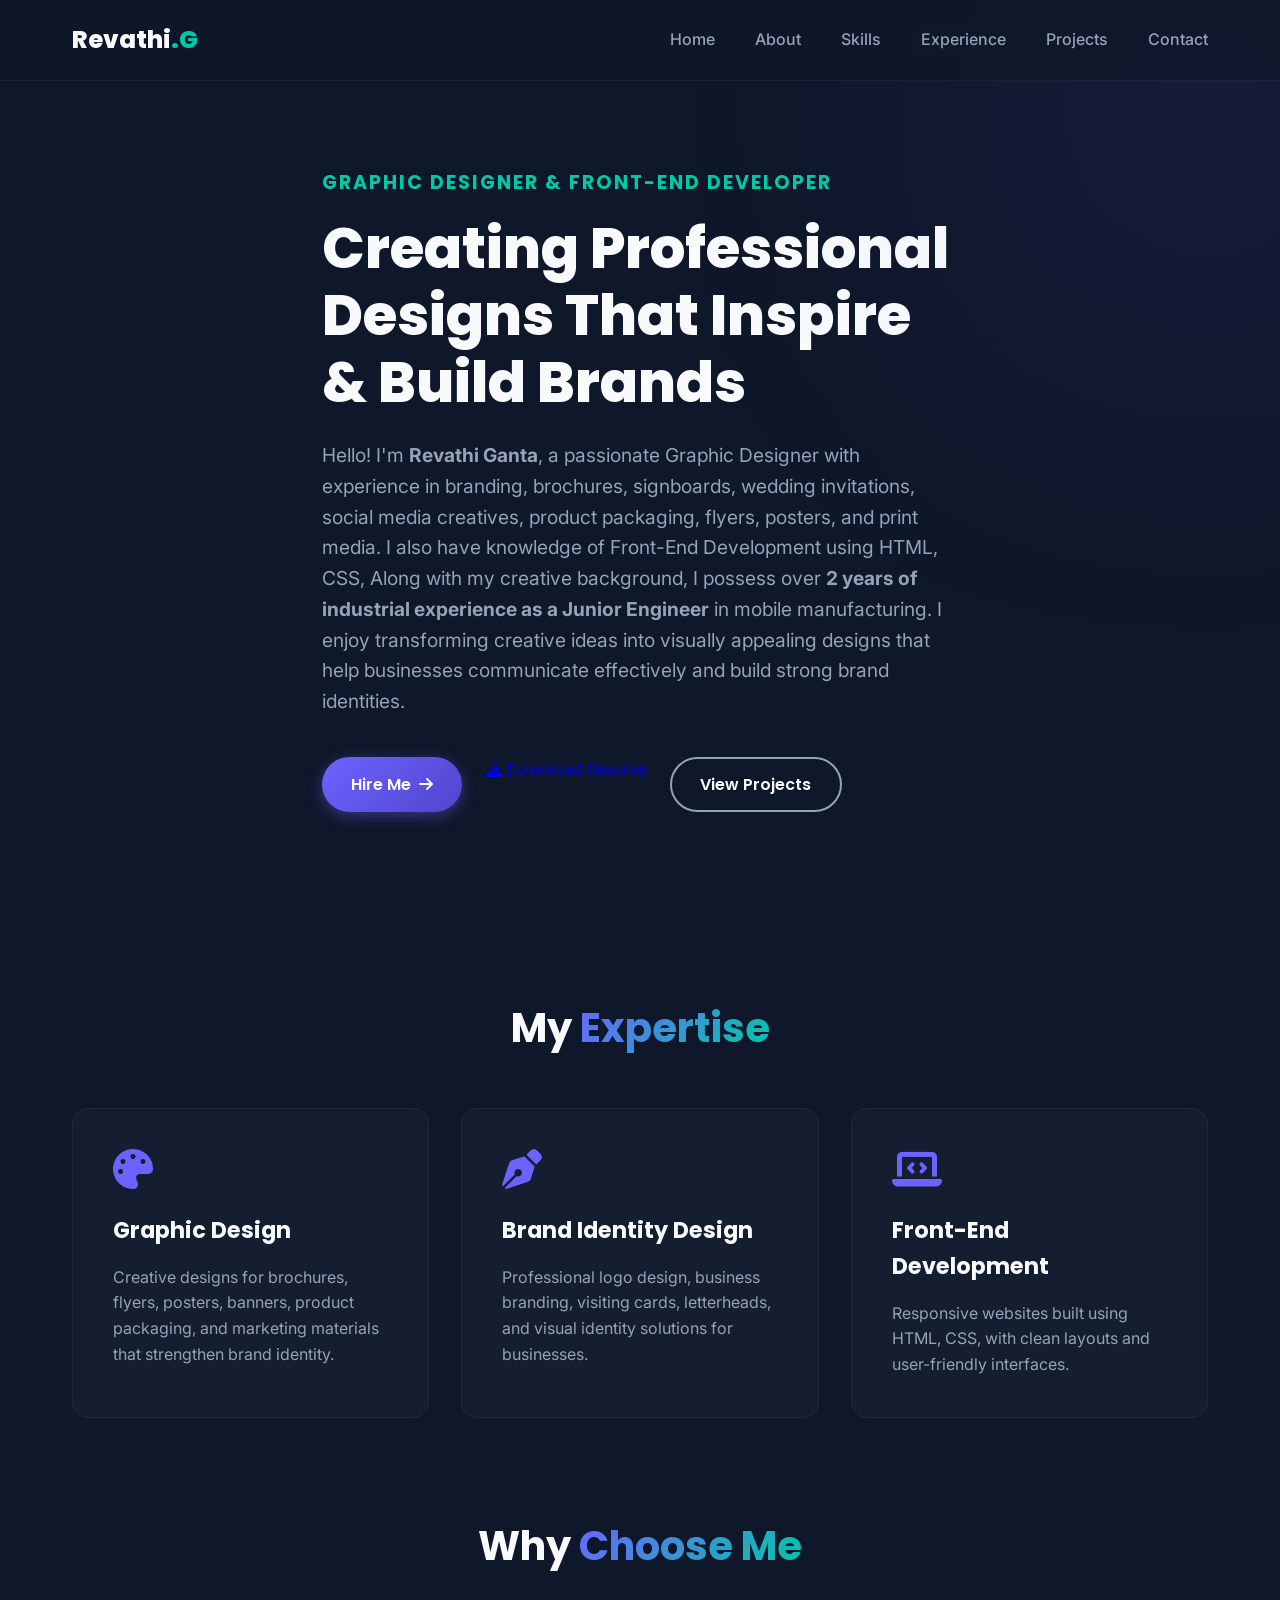
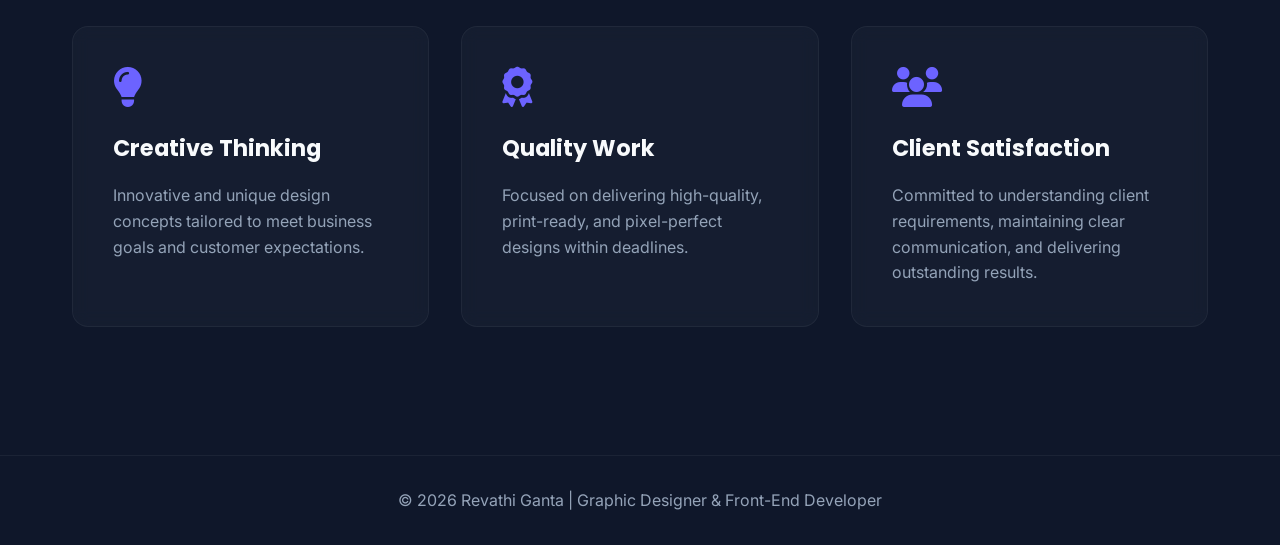
==== index.html @ 45071a68 "Add files via upload" ====
<!DOCTYPE html>
<html lang="en">
<head>
    <meta charset="UTF-8">
    <meta name="viewport" content="width=device-width, initial-scale=1.0">
    <meta name="description" content="Portfolio of Revathi Ganta, Creative Graphic Designer and Front-End Developer from Andhra Pradesh, India.">
    <title>Revathi Ganta | Graphic Designer Portfolio</title>

    <link rel="stylesheet" href="style.css">

    <link rel="stylesheet"
    href="https://cdnjs.cloudflare.com/ajax/libs/font-awesome/6.4.0/css/all.min.css">

</head>

<body>

<nav class="navbar">
    <div class="container">
        <a href="index.html" class="logo">Revathi<span>.G</span></a>

        <ul class="nav-links">
            <li><a href="index.html">Home</a></li>
            <li><a href="about.html">About</a></li>
            <li><a href="skills.html">Skills</a></li>
            <li><a href="experience.html">Experience</a></li>
            <li><a href="projects.html">Projects</a></li>
            <li><a href="contact.html">Contact</a></li>
        </ul>

        <div class="menu-toggle" id="mobile-menu">
            <span></span>
            <span></span>
            <span></span>
        </div>
    </div>
</nav>

<!-- HERO -->

<section class="hero">

    <div class="container hero-content">

        <h3>GRAPHIC DESIGNER & FRONT-END DEVELOPER</h3>

        <h1>Creating Professional Designs That Inspire & Build Brands</h1>

        <p>

            Hello! I'm <strong>Revathi Ganta</strong>, a passionate Graphic Designer with experience in
            branding, brochures, signboards, wedding invitations, social media creatives,
            product packaging, flyers, posters, and print media.

            I also have knowledge of Front-End Development using HTML, CSS,
            Along with my creative background, I possess over <strong>2 years of industrial
            experience as a Junior Engineer</strong> in mobile manufacturing.

            I enjoy transforming creative ideas into visually appealing designs that help
            businesses communicate effectively and build strong brand identities.

        </p>

        <div class="hero-btns">

            <a href="contact.html" class="btn btn-primary">
                Hire Me
                <i class="fas fa-arrow-right"></i>
            </a>

           <a href="Resume/Revathi_Resume.pdf"btn btn-secondary" download>
    <i class="fas fa-download"></i>
    Download Resume
</a>

            <a href="projects.html" class="btn btn-secondary">
                View Projects
            </a>

        </div>

    </div>

</section>

<!-- EXPERTISE -->

<section class="container">

<h2 class="section-title">
My <span>Expertise</span>
</h2>

<div class="grid-3">

<div class="card">

<i class="fas fa-palette"></i>

<h3>Graphic Design</h3>

<p>
Creative designs for brochures, flyers, posters,
banners, product packaging, and marketing materials
that strengthen brand identity.
</p>

</div>

<div class="card">

<i class="fas fa-pen-nib"></i>

<h3>Brand Identity Design</h3>

<p>
Professional logo design, business branding,
visiting cards, letterheads, and visual identity
solutions for businesses.
</p>

</div>

<div class="card">

<i class="fas fa-laptop-code"></i>

<h3>Front-End Development</h3>

<p>
Responsive websites built using HTML, CSS,
with clean layouts and
user-friendly interfaces.
</p>

</div>

</div>

</section>

<!-- WHY CHOOSE ME -->

<section class="container">

<h2 class="section-title">

Why <span>Choose Me</span>

</h2>

<div class="grid-3">

<div class="card">

<i class="fas fa-lightbulb"></i>

<h3>Creative Thinking</h3>

<p>
Innovative and unique design concepts tailored
to meet business goals and customer expectations.
</p>

</div>

<div class="card">

<i class="fas fa-award"></i>

<h3>Quality Work</h3>

<p>
Focused on delivering high-quality,
print-ready, and pixel-perfect designs
within deadlines.
</p>

</div>

<div class="card">

<i class="fas fa-users"></i>

<h3>Client Satisfaction</h3>

<p>
Committed to understanding client requirements,
maintaining clear communication,
and delivering outstanding results.
</p>

</div>

</div>

</section>

<footer>

<p>

© 2026 Revathi Ganta |
Graphic Designer & Front-End Developer

</p>

</footer>

<div class="scroll-top" id="scrollTopBtn">

<i class="fas fa-arrow-up"></i>

</div>

<script src="js/script.js"></script>

</body>
</html>
---- style.css ----
/* ==========================================================================
   GLOBAL VARIABLES & RESET
   ========================================================================== */
@import url('https://fonts.googleapis.com/css2?family=Inter:wght@300;400;500;600&family=Poppins:wght@400;600;700;800&display=swap');

:root {
    --primary: #6C63FF;
    --secondary: #00C9A7;
    --bg-main: #0F172A;
    --bg-card: #1E293B;
    --text-main: #F8FAFC;
    --text-muted: #94A3B8;
    --glass-border: rgba(255, 255, 255, 0.05);
    --font-heading: 'Poppins', sans-serif;
    --font-body: 'Inter', sans-serif;
    --transition: all 0.4s cubic-bezier(0.4, 0, 0.2, 1);
}

* {
    margin: 0;
    padding: 0;
    box-sizing: border-box;
    text-decoration: none;
    list-style: none;
    border: none;
    outline: none;
}

html {
    scroll-behavior: smooth;
    font-size: 16px;
    overflow-x: hidden;
}

body {
    background-color: var(--bg-main);
    color: var(--text-main);
    font-family: var(--font-body);
    line-height: 1.6;
}

/* ==========================================================================
   REUSABLE COMPONENTS
   ========================================================================== */
.container {
    max-width: 1200px;
    margin: 0 auto;
    padding: 0 2rem;
}

.btn {
    display: inline-flex;
    align-items: center;
    gap: 0.5rem;
    padding: 0.8rem 1.8rem;
    border-radius: 50px;
    font-family: var(--font-heading);
    font-weight: 600;
    cursor: pointer;
    transition: var(--transition);
}

.btn-primary {
    background: linear-gradient(135deg, var(--primary), #5145CD);
    color: var(--text-main);
    box-shadow: 0 4px 15px rgba(108, 99, 255, 0.4);
}

.btn-primary:hover {
    transform: translateY(-3px);
    box-shadow: 0 8px 25px rgba(108, 99, 255, 0.6);
}

.btn-secondary {
    background: transparent;
    color: var(--text-main);
    border: 2px solid var(--text-muted);
}

.btn-secondary:hover {
    border-color: var(--secondary);
    color: var(--secondary);
    transform: translateY(-3px);
}

.section-title {
    font-family: var(--font-heading);
    font-size: 2.5rem;
    font-weight: 700;
    text-align: center;
    margin-bottom: 3rem;
    margin-top: 6rem;
}

.section-title span {
    background: linear-gradient(135deg, var(--primary), var(--secondary));
    -webkit-background-clip: text;
    -webkit-text-fill-color: transparent;
}

/* ==========================================================================
   NAVIGATION BAR
   ========================================================================== */
.navbar {
    position: fixed;
    top: 0;
    left: 0;
    width: 100%;
    z-index: 1000;
    background: rgba(15, 23, 42, 0.8);
    backdrop-filter: blur(12px);
    border-bottom: 1px solid var(--glass-border);
    transition: var(--transition);
}

.navbar .container {
    display: flex;
    justify-content: space-between;
    align-items: center;
    height: 80px;
}

.logo {
    font-family: var(--font-heading);
    font-size: 1.5rem;
    font-weight: 800;
    color: var(--text-main);
}

.logo span {
    color: var(--secondary);
}
.nav-links {
    display: flex;
    gap: 2.5rem;
}

.nav-links a {
    color: var(--text-muted);
    font-weight: 500;
    transition: var(--transition);
    position: relative;
    padding: 0.5rem 0;
}

.nav-links a:hover,
.nav-links a.active {
    color: var(--text-main);
}

.nav-links a::after {
    content: '';
    position: absolute;
    bottom: 0;
    left: 0;
    width: 0;
    height: 2px;
    background: linear-gradient(90deg, var(--primary), var(--secondary));
    transition: var(--transition);
}

.nav-links a:hover::after,
.nav-links a.active::after {
    width: 100%;
}

.menu-toggle {
    display: none;
    flex-direction: column;
    gap: 6px;
    cursor: pointer;
}

.menu-toggle span {
    width: 30px;
    height: 3px;
    background-color: var(--text-main);
    border-radius: 2px;
    transition: var(--transition);
}

/* ==========================================================================
   INDEX / HERO / FEATURES
   ========================================================================== */
.hero {
    min-height: 100vh;
    display: flex;
    align-items: center;
    padding-top: 80px;
    position: relative;
    overflow: hidden;
}

.hero::before {
    content: '';
    position: absolute;
    top: -10%;
    right: -10%;
    width: 400px;
    height: 400px;
    background: rgba(108, 99, 255, 0.15);
    filter: blur(150px);
    border-radius: 50%;
}

.hero-content {
    max-width: 700px;
}

.hero-content h3 {
    color: var(--secondary);
    font-family: var(--font-heading);
    font-size: 1.2rem;
    letter-spacing: 2px;
    margin-bottom: 1rem;
}

.hero-content h1 {
    font-family: var(--font-heading);
    font-size: 3.5rem;
    font-weight: 800;
    line-height: 1.2;
    margin-bottom: 1.5rem;
}

.hero-content p {
    color: var(--text-muted);
    font-size: 1.2rem;
    margin-bottom: 2.5rem;
}

.hero-btns {
    display: flex;
    gap: 1.5rem;
    flex-wrap: wrap;
}

.grid-3 {
    display: grid;
    grid-template-columns: repeat(auto-fit, minmax(300px, 1fr));
    gap: 2rem;
    margin-bottom: 5rem;
}

.card {
    background: rgba(30, 41, 59, 0.4);
    border: 1px solid var(--glass-border);
    backdrop-filter: blur(8px);
    border-radius: 16px;
    padding: 2.5rem;
    transition: var(--transition);
}

.card:hover {
    transform: translateY(-10px);
    border-color: rgba(108, 99, 255, 0.3);
    box-shadow: 0 10px 30px rgba(0, 0, 0, 0.3);
}

.card i {
    font-size: 2.5rem;
    color: var(--primary);
    margin-bottom: 1.5rem;
}

.card h3 {
    font-family: var(--font-heading);
    font-size: 1.4rem;
    margin-bottom: 1rem;
}

.card p {
    color: var(--text-muted);
}

/* ==========================================================================
   ABOUT PAGE
   ========================================================================== */
.about-grid {
    display: grid;
    grid-template-columns: 1fr 1.2fr;
    gap: 4rem;
    align-items: center;
    margin-top: 4rem;
}

.about-img-wrapper {
    position: relative;
    border-radius: 24px;
    overflow: hidden;
    aspect-ratio: 4/5;
    background: var(--bg-card);
    border: 1px solid var(--glass-border);
    display: flex;
    justify-content: center;
    align-items: center;
}

.about-img-placeholder {
    text-align: center;
    color: var(--text-muted);
}

.about-img-placeholder i {
    font-size: 4rem;
    margin-bottom: 1rem;
    color: var(--primary);
}

.info-list {
    display: grid;
    grid-template-columns: repeat(auto-fit, minmax(200px, 1fr));
    gap: 1.5rem;
    margin-top: 2rem;
}

.info-item h4 {
    color: var(--text-muted);
    font-size: 0.9rem;
    text-transform: uppercase;
}

.info-item p {
    font-weight: 600;
}

/* ==========================================================================
   SKILLS PAGE
   ========================================================================== */
.skills-container {
    display: grid;
    grid-template-columns: 1.2fr 1fr;
    gap: 4rem;
}

.skill-bar-wrapper {
    margin-bottom: 1.8rem;
}

.skill-info {
    display: flex;
    justify-content: space-between;
    margin-bottom: 0.5rem;
    font-weight: 500;
}

.progress-line {
    height: 8px;
    width: 100%;
    background: var(--bg-card);
    border-radius: 10px;
    position: relative;
    overflow: hidden;
}

.progress-line span {
    height: 100%;
    background: linear-gradient(90deg, var(--primary), var(--secondary));
    position: absolute;
    left: 0;
    top: 0;
    border-radius: 10px;
    width: 0;
    transition: width 1.5s cubic-bezier(0.1, 1, 0.1, 1);
}

.tags-container {
    display: flex;
    flex-wrap: wrap;
    gap: 1rem;
}

.tag {
    background: var(--bg-card);
    border: 1px solid var(--glass-border);
    padding: 0.6rem 1.2rem;
    border-radius: 50px;
    font-weight: 500;
    transition: var(--transition);
}

.tag:hover {
    border-color: var(--secondary);
    color: var(--secondary);
}

/* ==========================================================================
   EXPERIENCE PAGE
   ========================================================================== */
.timeline {
    position: relative;
    max-width: 800px;
    margin: 4rem auto;
}

.timeline::before {
    content: '';
    position: absolute;
    left: 50%;
    width: 2px;
    height: 100%;
    background: var(--glass-border);
    transform: translateX(-50%);
}

.timeline-item {
    padding: 2rem 3rem;
    position: relative;
    width: 50%;
}

.timeline-item:nth-child(odd) {
    left: 0;
    text-align: right;
}

.timeline-item:nth-child(even) {
    left: 50%;
}

.timeline-dot {
    position: absolute;
    right: -10px;
    top: 2.5rem;
    width: 20px;
    height: 20px;
    background: var(--secondary);
    border-radius: 50%;
    box-shadow: 0 0 10px var(--secondary);
    z-index: 5;
}

.timeline-item:nth-child(even) .timeline-dot {
    left: -10px;
}

/* ==========================================================================
   PROJECTS PAGE (GALLERY & FILTER)
   ========================================================================== */
.filter-tabs {
    display: flex;
    justify-content: center;
    gap: 1rem;
    margin-bottom: 3rem;
    flex-wrap: wrap;
}

.filter-btn {
    background: var(--bg-card);
    color: var(--text-muted);
    padding: 0.6rem 1.5rem;
    border-radius: 50px;
    cursor: pointer;
    font-weight: 500;
    transition: var(--transition);
    border: 1px solid var(--glass-border);
}

.filter-btn.active, .filter-btn:hover {
    background: var(--primary);
    color: var(--text-main);
    box-shadow: 0 4px 15px rgba(108, 99, 255, 0.3);
}

.gallery-grid {
    display: grid;
    grid-template-columns: repeat(auto-fit, minmax(320px, 1fr));
    gap: 2rem;
}

.project-card {
    background: var(--bg-card);
    border-radius: 16px;
    overflow: hidden;
    border: 1px solid var(--glass-border);
    transition: var(--transition);
    display: none;
}

.project-card.show {
    display: block;
    animation: fadeIn 0.5s ease;
}

.project-img-placeholder {
    height: 220px;
    background: linear-gradient(135deg, #2A3B56, #1E293B);
    display: flex;
    flex-direction: column;
    justify-content: center;
    align-items: center;
    color: var(--text-muted);
    position: relative;
}

.project-img-placeholder i {
    font-size: 3rem;
    margin-bottom: 0.5rem;
}

.project-info {
    padding: 1.5rem;
}

.project-tools {
    font-size: 0.85rem;
    color: var(--secondary);
    margin-bottom: 0.5rem;
    font-weight: 600;
}

/* Lightbox Modal */
.lightbox {
    position: fixed;
    top: 0; left: 0; width: 100%; height: 100%;
    background: rgba(15, 23, 42, 0.95);
    z-index: 2000;
    display: none;
    justify-content: center;
    align-items: center;
    flex-direction: column;
}

.lightbox-content {
    max-width: 80%;
    max-height: 70%;
    background: var(--bg-card);
    padding: 2rem;
    border-radius: 16px;
    text-align: center;
}

.lightbox-close {
    position: absolute;
    top: 30px; right: 40px;
    font-size: 2.5rem; color: #fff; cursor: pointer;
}

/* ==========================================================================
   CONTACT PAGE
   ========================================================================== */
.contact-grid {
    display: grid;
    grid-template-columns: 1fr 1.5fr;
    gap: 4rem;
}

.contact-details {
    display: flex;
    flex-direction: column;
    gap: 2rem;
}

.contact-method {
    display: flex;
    align-items: center;
    gap: 1.5rem;
}

.contact-method i {
    font-size: 1.8rem;
    color: var(--secondary);
    background: var(--bg-card);
    padding: 1rem;
    border-radius: 12px;
}

.contact-form {
    display: flex;
    flex-direction: column;
    gap: 1.5rem;
}

.form-group input, .form-group textarea {
    width: 100%;
    padding: 1rem 1.5rem;
    background: var(--bg-card);
    border: 1px solid var(--glass-border);
    border-radius: 10px;
    color: var(--text-main);
    font-family: var(--font-body);
}

.form-group input:focus, .form-group textarea:focus {
    border-color: var(--primary);
}

.social-links {
    display: flex;
    gap: 1.5rem;
    margin-top: 2rem;
}

.social-links a {
    color: var(--text-muted);
    font-size: 1.5rem;
    transition: var(--transition);
}

.social-links a:hover {
    color: var(--primary);
    transform: scale(1.2);
}

/* ==========================================================================
   FOOTER & BACK TO TOP
   ========================================================================== */
footer {
    border-top: 1px solid var(--glass-border);
    padding: 2rem 0;
    text-align: center;
    color: var(--text-muted);
    margin-top: 8rem;
}

.scroll-top {
    position: fixed;
    bottom: 30px; right: 30px;
    background: var(--primary);
    color: #fff; width: 45px; height: 45px;
    border-radius: 50%; display: none;
    justify-content: center; align-items: center;
    cursor: pointer; z-index: 999;
}

/* ==========================================================================
   ANIMATIONS & MEDIA QUERIES
   ========================================================================== */
@keyframes fadeIn {
    from { opacity: 0; transform: translateY(10px); }
    to { opacity: 1; transform: translateY(0); }
}

@media (max-width: 992px) {
    .about-grid, .skills-container, .contact-grid { grid-template-columns: 1fr; gap: 3rem; }
    .timeline::before { left: 40px; }
    .timeline-item { width: 100%; left: 0 !important; text-align: left !important; padding-left: 5rem; }
    .timeline-dot { left: 30px !important; }
}

@media (max-width: 768px) {
    .nav-links {
        position: fixed; top: 80px; left: -100%; width: 100%; height: calc(100vh - 80px);
        background: var(--bg-main); flex-direction: column; align-items: center;
        padding-top: 3rem; transition: var(--transition);
    }
    .nav-links.active { left: 0; }
    .menu-toggle { display: flex; }
    .menu-toggle.active span:nth-child(1) { transform: rotate(45deg) translate(6px, 6px); }
    .menu-toggle.active span:nth-child(2) { opacity: 0; }
    .menu-toggle.active span:nth-child(3) { transform: rotate(-45deg) translate(6px, -6px); }
    .hero-content h1 { font-size: 2.5rem; }
}
/* మొబైల్ స్క్రీన్ కోసం ఈ కోడ్ తప్పనిసరి */
@media (max-width: 768px) {
    .menu-toggle {
        display: flex; /* మొబైల్‌లో 3 గీతలు కనిపిస్తాయి */
    }

    .nav-links {
        position: fixed;
        top: 80px;
        left: -100%; /* మెనూ మొదట స్క్రీన్ బయట దాగి ఉంటుంది */
        width: 100%;
        height: calc(100vh - 80px);
        background-color: #0F172A; /* మీ థీమ్ కలర్ */
        flex-direction: column;
        align-items: center;
        padding-top: 2rem;
        transition: 0.4s ease;
        z-index: 1000;
    }

    /* JavaScript క్లిక్ చేసినప్పుడు ఈ 'active' క్లాస్ మెనూని ముందుకు తెస్తుంది */
    .nav-links.active {
        left: 0;
    }
}
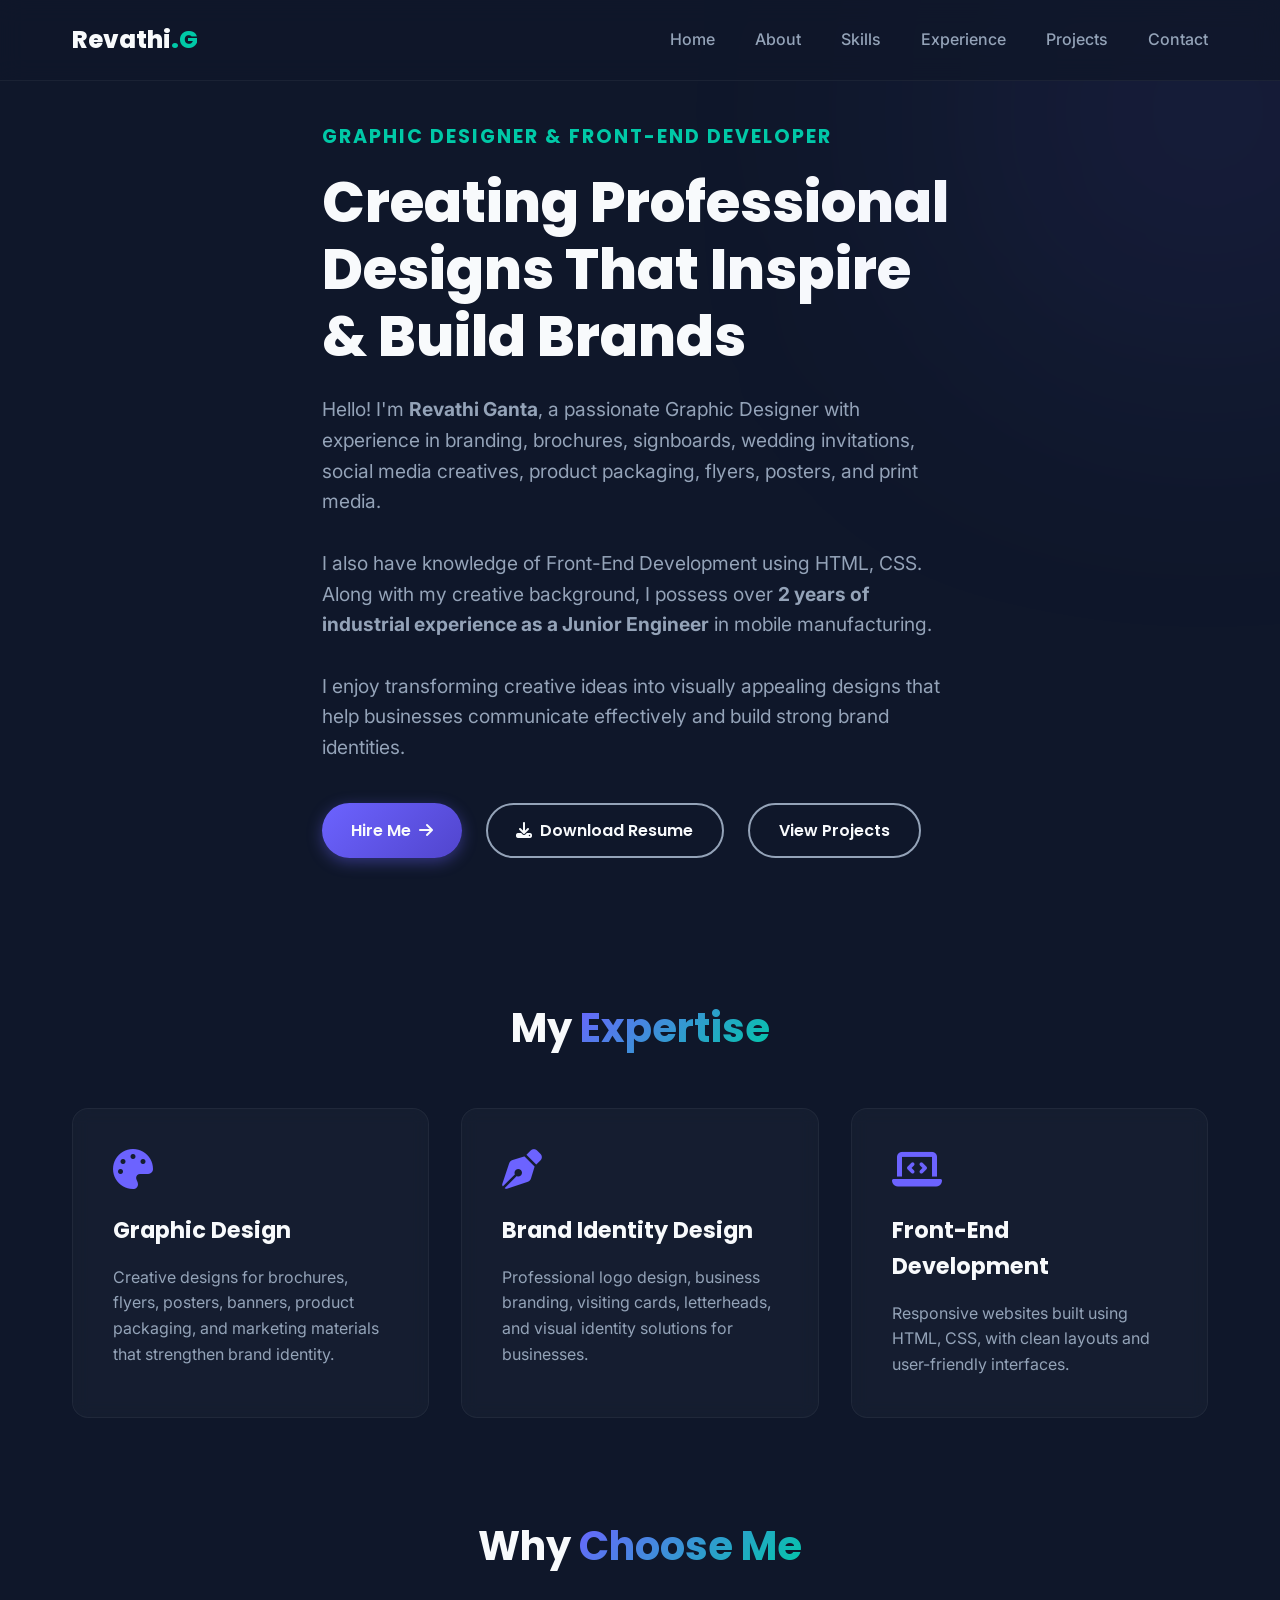
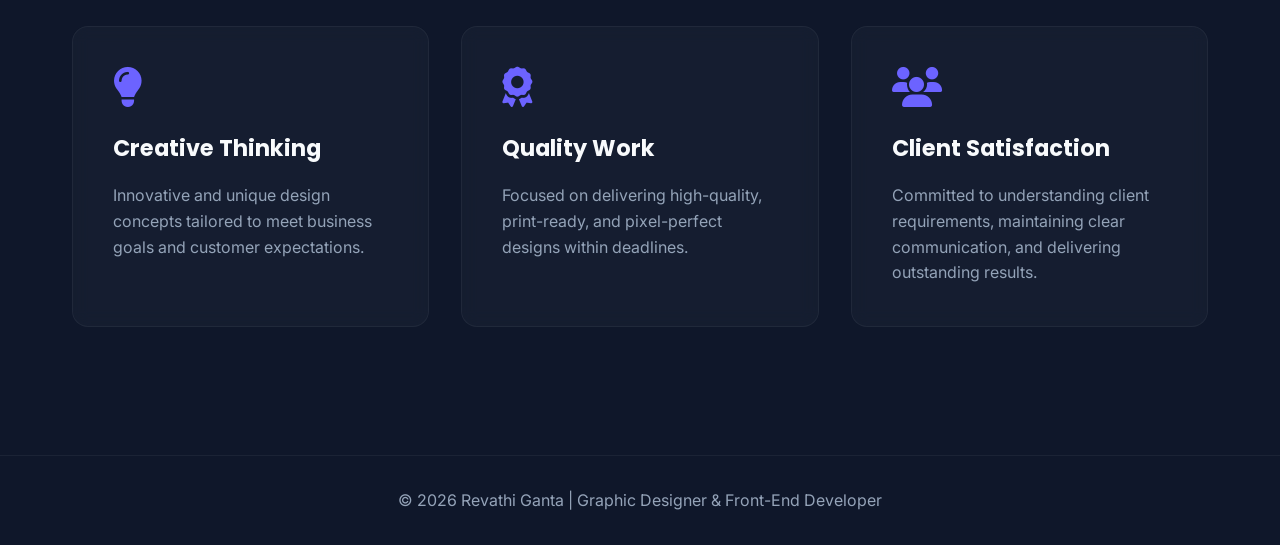
==== commit 5a3566fb: "Add files via upload" ====
--- a/index.html
+++ b/index.html
@@ -5,14 +5,9 @@
     <meta name="viewport" content="width=device-width, initial-scale=1.0">
     <meta name="description" content="Portfolio of Revathi Ganta, Creative Graphic Designer and Front-End Developer from Andhra Pradesh, India.">
     <title>Revathi Ganta | Graphic Designer Portfolio</title>
-
     <link rel="stylesheet" href="style.css">
-
-    <link rel="stylesheet"
-    href="https://cdnjs.cloudflare.com/ajax/libs/font-awesome/6.4.0/css/all.min.css">
-
+    <link rel="stylesheet" href="https://cdnjs.cloudflare.com/ajax/libs/font-awesome/6.4.0/css/all.min.css">
 </head>
-
 <body>
 
 <nav class="navbar">
@@ -36,183 +31,98 @@
     </div>
 </nav>
 
-<!-- HERO -->
-
+<!-- HERO SECTION -->
 <section class="hero">
-
     <div class="container hero-content">
-
         <h3>GRAPHIC DESIGNER & FRONT-END DEVELOPER</h3>
-
         <h1>Creating Professional Designs That Inspire & Build Brands</h1>
-
         <p>
-
             Hello! I'm <strong>Revathi Ganta</strong>, a passionate Graphic Designer with experience in
             branding, brochures, signboards, wedding invitations, social media creatives,
             product packaging, flyers, posters, and print media.
-
-            I also have knowledge of Front-End Development using HTML, CSS,
+            <br><br>
+            I also have knowledge of Front-End Development using HTML, CSS.
             Along with my creative background, I possess over <strong>2 years of industrial
             experience as a Junior Engineer</strong> in mobile manufacturing.
-
+            <br><br>
             I enjoy transforming creative ideas into visually appealing designs that help
             businesses communicate effectively and build strong brand identities.
-
         </p>
 
         <div class="hero-btns">
-
             <a href="contact.html" class="btn btn-primary">
-                Hire Me
-                <i class="fas fa-arrow-right"></i>
+                Hire Me <i class="fas fa-arrow-right"></i>
             </a>
 
-           <a href="Resume/Revathi_Resume.pdf"btn btn-secondary" download>
-    <i class="fas fa-download"></i>
-    Download Resume
-</a>
+            <!-- ఇక్కడ క్లాస్ సింటాక్స్ ఫిక్స్ చేసాము -->
+            <a href="Resume/Revathi_Resume.pdf" class="btn btn-secondary" download>
+                <i class="fas fa-download"></i> Download Resume
+            </a>
 
             <a href="projects.html" class="btn btn-secondary">
                 View Projects
             </a>
+        </div>
+    </div>
+</section>
 
+<!-- EXPERTISE SECTION -->
+<section class="container">
+    <h2 class="section-title">My <span>Expertise</span></h2>
+    <div class="grid-3">
+        <div class="card">
+            <i class="fas fa-palette"></i>
+            <h3>Graphic Design</h3>
+            <p>Creative designs for brochures, flyers, posters, banners, product packaging, and marketing materials that strengthen brand identity.</p>
         </div>
 
+        <div class="card">
+            <i class="fas fa-pen-nib"></i>
+            <h3>Brand Identity Design</h3>
+            <p>Professional logo design, business branding, visiting cards, letterheads, and visual identity solutions for businesses.</p>
+        </div>
+
+        <div class="card">
+            <i class="fas fa-laptop-code"></i>
+            <h3>Front-End Development</h3>
+            <p>Responsive websites built using HTML, CSS, with clean layouts and user-friendly interfaces.</p>
+        </div>
     </div>
-
 </section>
 
-<!-- EXPERTISE -->
+<!-- WHY CHOOSE ME SECTION -->
+<section class="container">
+    <h2 class="section-title">Why <span>Choose Me</span></h2>
+    <div class="grid-3">
+        <div class="card">
+            <i class="fas fa-lightbulb"></i>
+            <h3>Creative Thinking</h3>
+            <p>Innovative and unique design concepts tailored to meet business goals and customer expectations.</p>
+        </div>
 
-<section class="container">
+        <div class="card">
+            <i class="fas fa-award"></i>
+            <h3>Quality Work</h3>
+            <p>Focused on delivering high-quality, print-ready, and pixel-perfect designs within deadlines.</p>
+        </div>
 
-<h2 class="section-title">
-My <span>Expertise</span>
-</h2>
-
-<div class="grid-3">
-
-<div class="card">
-
-<i class="fas fa-palette"></i>
-
-<h3>Graphic Design</h3>
-
-<p>
-Creative designs for brochures, flyers, posters,
-banners, product packaging, and marketing materials
-that strengthen brand identity.
-</p>
-
-</div>
-
-<div class="card">
-
-<i class="fas fa-pen-nib"></i>
-
-<h3>Brand Identity Design</h3>
-
-<p>
-Professional logo design, business branding,
-visiting cards, letterheads, and visual identity
-solutions for businesses.
-</p>
-
-</div>
-
-<div class="card">
-
-<i class="fas fa-laptop-code"></i>
-
-<h3>Front-End Development</h3>
-
-<p>
-Responsive websites built using HTML, CSS,
-with clean layouts and
-user-friendly interfaces.
-</p>
-
-</div>
-
-</div>
-
-</section>
-
-<!-- WHY CHOOSE ME -->
-
-<section class="container">
-
-<h2 class="section-title">
-
-Why <span>Choose Me</span>
-
-</h2>
-
-<div class="grid-3">
-
-<div class="card">
-
-<i class="fas fa-lightbulb"></i>
-
-<h3>Creative Thinking</h3>
-
-<p>
-Innovative and unique design concepts tailored
-to meet business goals and customer expectations.
-</p>
-
-</div>
-
-<div class="card">
-
-<i class="fas fa-award"></i>
-
-<h3>Quality Work</h3>
-
-<p>
-Focused on delivering high-quality,
-print-ready, and pixel-perfect designs
-within deadlines.
-</p>
-
-</div>
-
-<div class="card">
-
-<i class="fas fa-users"></i>
-
-<h3>Client Satisfaction</h3>
-
-<p>
-Committed to understanding client requirements,
-maintaining clear communication,
-and delivering outstanding results.
-</p>
-
-</div>
-
-</div>
-
+        <div class="card">
+            <i class="fas fa-users"></i>
+            <h3>Client Satisfaction</h3>
+            <p>Committed to understanding client requirements, maintaining clear communication, and delivering outstanding results.</p>
+        </div>
+    </div>
 </section>
 
 <footer>
-
-<p>
-
-© 2026 Revathi Ganta |
-Graphic Designer & Front-End Developer
-
-</p>
-
+    <p>© 2026 Revathi Ganta | Graphic Designer & Front-End Developer</p>
 </footer>
 
 <div class="scroll-top" id="scrollTopBtn">
-
-<i class="fas fa-arrow-up"></i>
-
+    <i class="fas fa-arrow-up"></i>
 </div>
 
+<!-- జావాస్క్రిప్ట్ పాత్ కరెక్ట్ చేసాము -->
 <script src="js/script.js"></script>
 
 </body>
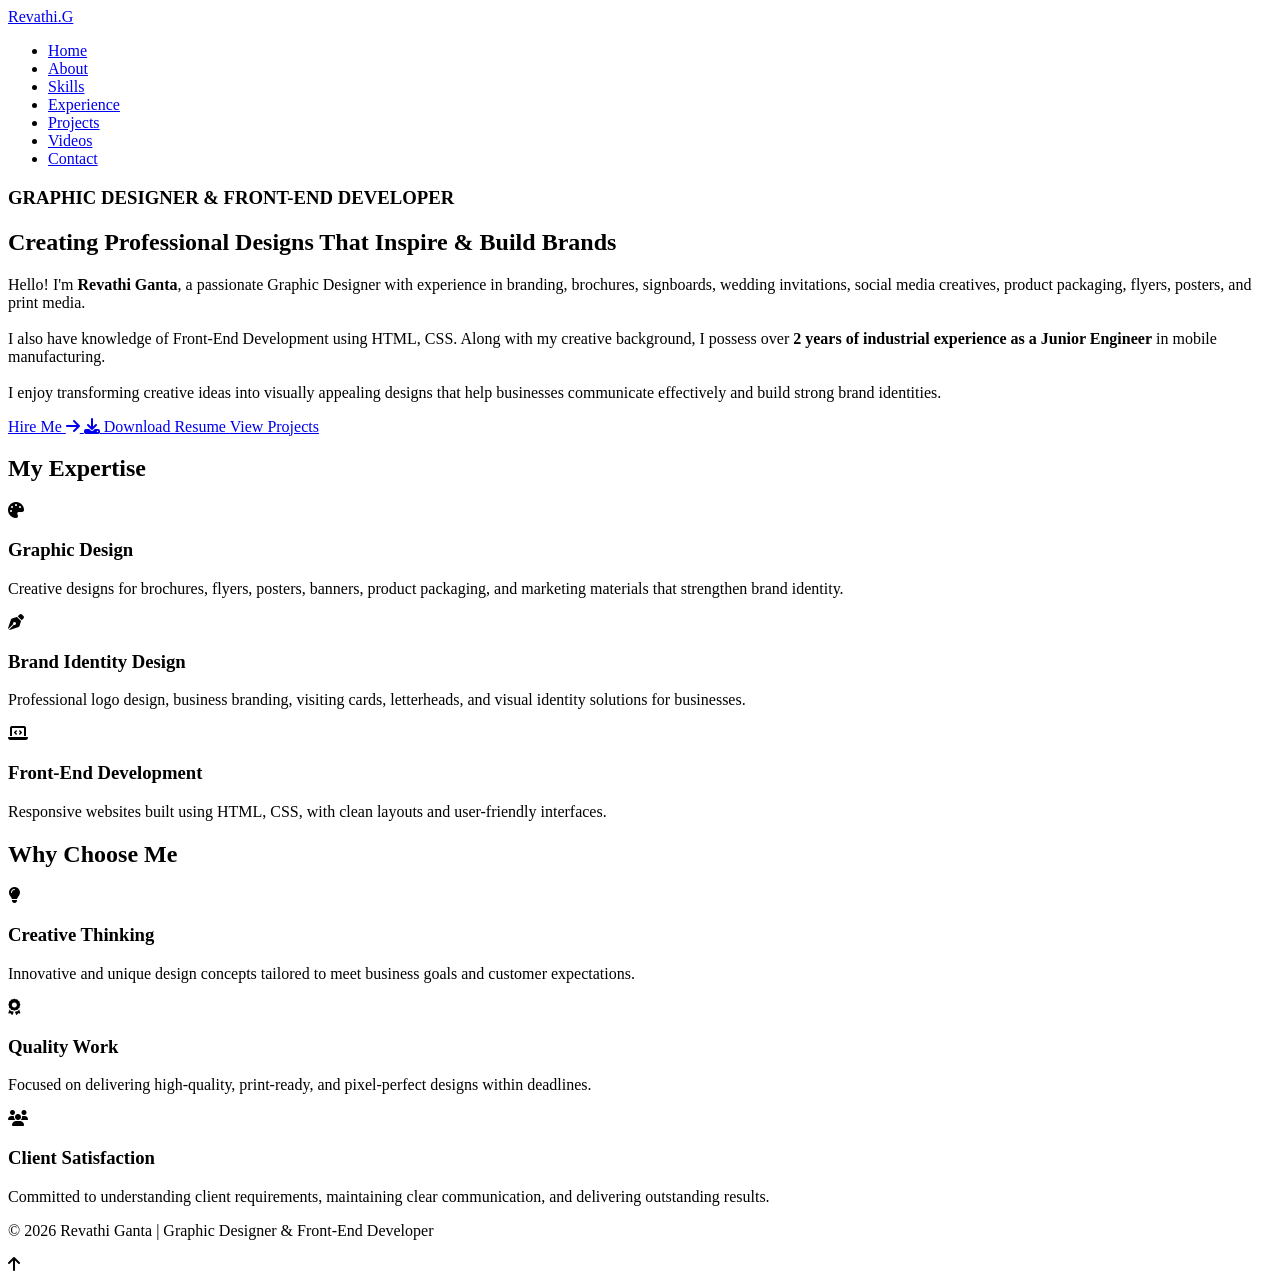
==== commit 3e4cf6cf: "Add files via upload" ====
--- a/index.html
+++ b/index.html
@@ -15,13 +15,17 @@
         <a href="index.html" class="logo">Revathi<span>.G</span></a>
 
         <ul class="nav-links">
-            <li><a href="index.html">Home</a></li>
-            <li><a href="about.html">About</a></li>
-            <li><a href="skills.html">Skills</a></li>
-            <li><a href="experience.html">Experience</a></li>
-            <li><a href="projects.html">Projects</a></li>
-            <li><a href="contact.html">Contact</a></li>
-        </ul>
+    <li><a href="index.html">Home</a></li>
+    <li><a href="about.html">About</a></li>
+    <li><a href="skills.html">Skills</a></li>
+    <li><a href="experience.html">Experience</a></li>
+    <li><a href="projects.html">Projects</a></li>
+
+    <!-- కొత్తది -->
+    <li><a href="videos.html">Videos</a></li>
+
+    <li><a href="contact.html">Contact</a></li>
+</ul>
 
         <div class="menu-toggle" id="mobile-menu">
             <span></span>
@@ -123,7 +127,6 @@
 </div>
 
 <!-- జావాస్క్రిప్ట్ పాత్ కరెక్ట్ చేసాము -->
-<script src="js/script.js"></script>
-
+<script src="./script.js"></script>
 </body>
 </html>
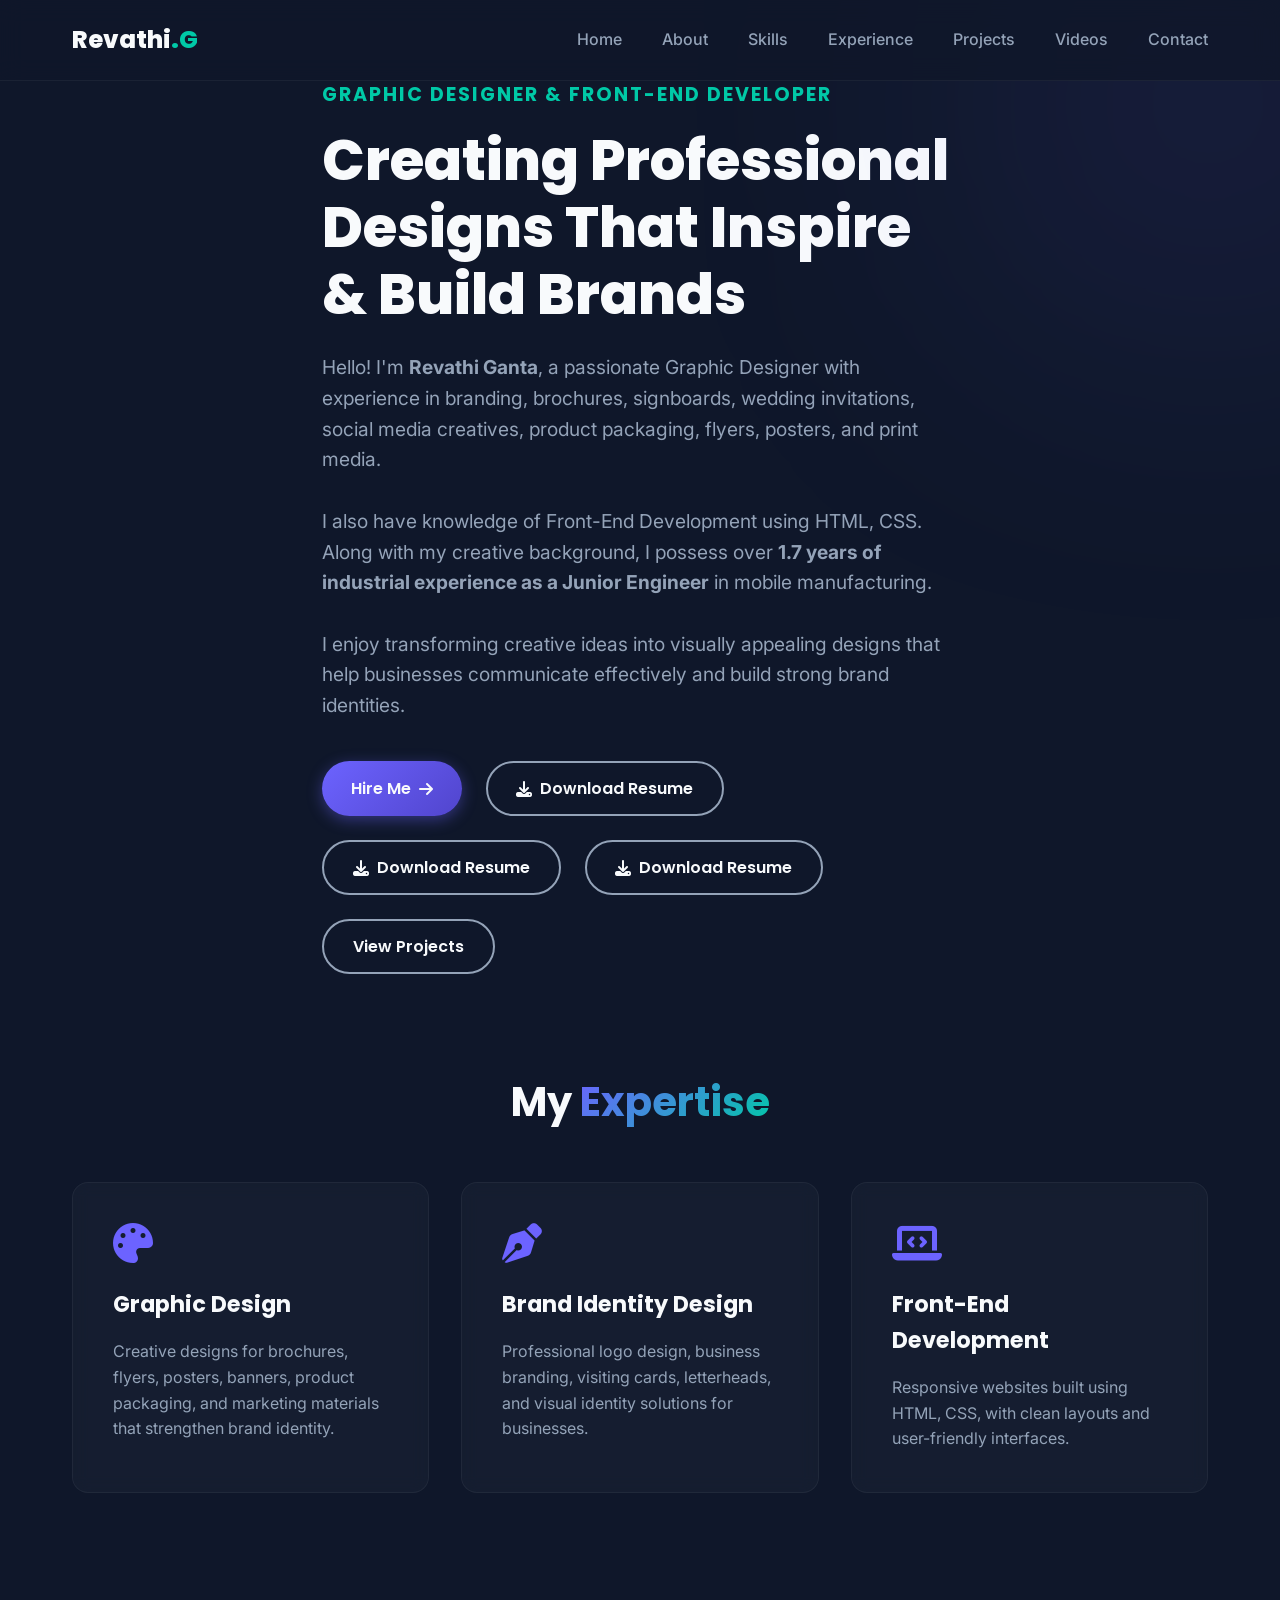
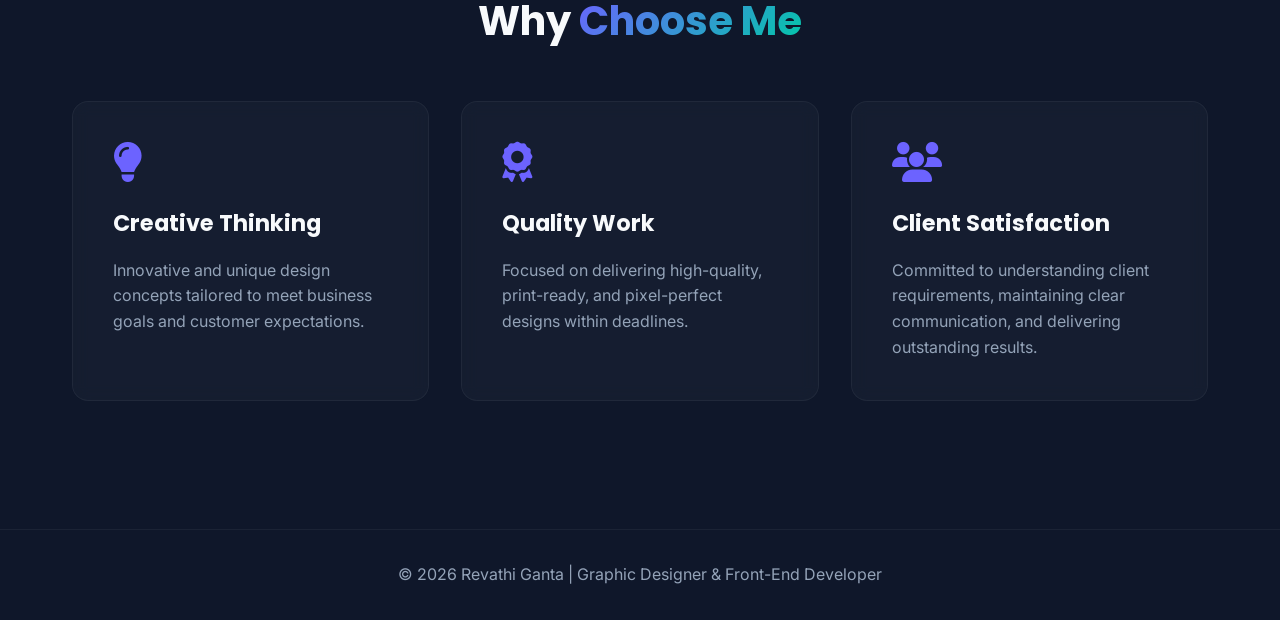
==== commit e0fb0e7d: "Add files via upload" ====
--- a/index.html
+++ b/index.html
@@ -46,7 +46,7 @@
             product packaging, flyers, posters, and print media.
             <br><br>
             I also have knowledge of Front-End Development using HTML, CSS.
-            Along with my creative background, I possess over <strong>2 years of industrial
+            Along with my creative background, I possess over <strong>1.7 years of industrial
             experience as a Junior Engineer</strong> in mobile manufacturing.
             <br><br>
             I enjoy transforming creative ideas into visually appealing designs that help
@@ -60,6 +60,12 @@
 
             <!-- ఇక్కడ క్లాస్ సింటాక్స్ ఫిక్స్ చేసాము -->
             <a href="Resume/Revathi_Resume.pdf" class="btn btn-secondary" download>
+                <i class="fas fa-download"></i> Download Resume
+            </a>
+            <a href="Resume/Revathi_Resume2.pdf" class="btn btn-secondary" download>
+                <i class="fas fa-download"></i> Download Resume
+            </a>
+            <a href="Resume/Revathi_Resume3.pdf" class="btn btn-secondary" download>
                 <i class="fas fa-download"></i> Download Resume
             </a>
 
--- a/style.css
+++ b/style.css
@@ -0,0 +1,835 @@
+/* ==========================================================================
+   GLOBAL VARIABLES & RESET
+   ========================================================================== */
+@import url('https://fonts.googleapis.com/css2?family=Inter:wght@300;400;500;600&family=Poppins:wght@400;600;700;800&display=swap');
+
+/* ఐకాన్స్ పర్‌ఫెక్ట్‌గా స్ట్రైట్‌గా (నిలువుగా) నిలబడటానికి */
+/* ప్రతి ఐకాన్‌ను విడివిడిగా పర్‌ఫెక్ట్ యాంగిల్‌కి తిప్పడానికి */
+
+.contact-method i {
+    display: inline-block !important;
+}
+
+/* ఫోన్ ఐకాన్ కోసం */
+.fa-phone, .fa-phone-flip {
+    transform: rotate(-90deg) !important;
+}
+
+/* లొకేషన్ ఐకాన్ కోసం */
+
+.fa-map-marker-alt, .fa-location-dot {
+    transform: rotate(0deg) !important;
+}
+
+/* మీ పాత కోడ్ అంతా దీని కింద నుండి స్టార్ట్ అవుతుంది */
+
+:root {
+    --primary: #6C63FF;
+    --secondary: #00C9A7;
+    --bg-main: #0F172A;
+    --bg-card: #1E293B;
+    --text-main: #F8FAFC;
+    --text-muted: #94A3B8;
+    --glass-border: rgba(255, 255, 255, 0.05);
+    --font-heading: 'Poppins', sans-serif;
+    --font-body: 'Inter', sans-serif;
+    --transition: all 0.4s cubic-bezier(0.4, 0, 0.2, 1);
+}
+
+* {
+    margin: 0;
+    padding: 0;
+    box-sizing: border-box;
+    text-decoration: none;
+    list-style: none;
+    border: none;
+    outline: none;
+}
+
+html {
+    scroll-behavior: smooth;
+    font-size: 16px;
+    overflow-x: hidden;
+}
+
+body {
+    background-color: var(--bg-main);
+    color: var(--text-main);
+    font-family: var(--font-body);
+    line-height: 1.6;
+}
+
+/* ==========================================================================
+   REUSABLE COMPONENTS
+   ========================================================================== */
+.container {
+    max-width: 1200px;
+    margin: 0 auto;
+    padding: 0 2rem;
+}
+
+.btn {
+    display: inline-flex;
+    align-items: center;
+    gap: 0.5rem;
+    padding: 0.8rem 1.8rem;
+    border-radius: 50px;
+    font-family: var(--font-heading);
+    font-weight: 600;
+    cursor: pointer;
+    transition: var(--transition);
+}
+
+.btn-primary {
+    background: linear-gradient(135deg, var(--primary), #5145CD);
+    color: var(--text-main);
+    box-shadow: 0 4px 15px rgba(108, 99, 255, 0.4);
+}
+
+.btn-primary:hover {
+    transform: translateY(-3px);
+    box-shadow: 0 8px 25px rgba(108, 99, 255, 0.6);
+}
+
+.btn-secondary {
+    background: transparent;
+    color: var(--text-main);
+    border: 2px solid var(--text-muted);
+}
+
+.btn-secondary:hover {
+    border-color: var(--secondary);
+    color: var(--secondary);
+    transform: translateY(-3px);
+}
+
+.section-title {
+    font-family: var(--font-heading);
+    font-size: 2.5rem;
+    font-weight: 700;
+    text-align: center;
+    margin-bottom: 3rem;
+    margin-top: 6rem;
+}
+
+.section-title span {
+    background: linear-gradient(135deg, var(--primary), var(--secondary));
+    -webkit-background-clip: text;
+    -webkit-text-fill-color: transparent;
+}
+
+/* ==========================================================================
+   NAVIGATION BAR
+   ========================================================================== */
+.navbar {
+    position: fixed;
+    top: 0;
+    left: 0;
+    width: 100%;
+    z-index: 1000;
+    background: rgba(15, 23, 42, 0.8);
+    backdrop-filter: blur(12px);
+    border-bottom: 1px solid var(--glass-border);
+    transition: var(--transition);
+}
+
+.navbar .container {
+    display: flex;
+    justify-content: space-between;
+    align-items: center;
+    height: 80px;
+}
+
+.logo {
+    font-family: var(--font-heading);
+    font-size: 1.5rem;
+    font-weight: 800;
+    color: var(--text-main);
+}
+
+.logo span {
+    color: var(--secondary);
+}
+.nav-links {
+    display: flex;
+    gap: 2.5rem;
+}
+
+.nav-links a {
+    color: var(--text-muted);
+    font-weight: 500;
+    transition: var(--transition);
+    position: relative;
+    padding: 0.5rem 0;
+}
+
+.nav-links a:hover,
+.nav-links a.active {
+    color: var(--text-main);
+}
+
+.nav-links a::after {
+    content: '';
+    position: absolute;
+    bottom: 0;
+    left: 0;
+    width: 0;
+    height: 2px;
+    background: linear-gradient(90deg, var(--primary), var(--secondary));
+    transition: var(--transition);
+}
+
+.nav-links a:hover::after,
+.nav-links a.active::after {
+    width: 100%;
+}
+
+.menu-toggle {
+    display: none;
+    flex-direction: column;
+    gap: 6px;
+    cursor: pointer;
+}
+
+.menu-toggle span {
+    width: 30px;
+    height: 3px;
+    background-color: var(--text-main);
+    border-radius: 2px;
+    transition: var(--transition);
+}
+
+/* ==========================================================================
+   INDEX / HERO / FEATURES
+   ========================================================================== */
+.hero {
+    min-height: 100vh;
+    display: flex;
+    align-items: center;
+    padding-top: 80px;
+    position: relative;
+    overflow: hidden;
+}
+
+.hero::before {
+    content: '';
+    position: absolute;
+    top: -10%;
+    right: -10%;
+    width: 400px;
+    height: 400px;
+    background: rgba(108, 99, 255, 0.15);
+    filter: blur(150px);
+    border-radius: 50%;
+}
+
+.hero-content {
+    max-width: 700px;
+}
+
+.hero-content h3 {
+    color: var(--secondary);
+    font-family: var(--font-heading);
+    font-size: 1.2rem;
+    letter-spacing: 2px;
+    margin-bottom: 1rem;
+}
+
+.hero-content h1 {
+    font-family: var(--font-heading);
+    font-size: 3.5rem;
+    font-weight: 800;
+    line-height: 1.2;
+    margin-bottom: 1.5rem;
+}
+
+.hero-content p {
+    color: var(--text-muted);
+    font-size: 1.2rem;
+    margin-bottom: 2.5rem;
+}
+
+.hero-btns {
+    display: flex;
+    gap: 1.5rem;
+    flex-wrap: wrap;
+}
+
+.grid-3 {
+    display: grid;
+    grid-template-columns: repeat(auto-fit, minmax(300px, 1fr));
+    gap: 2rem;
+    margin-bottom: 5rem;
+}
+
+.card {
+    background: rgba(30, 41, 59, 0.4);
+    border: 1px solid var(--glass-border);
+    backdrop-filter: blur(8px);
+    border-radius: 16px;
+    padding: 2.5rem;
+    transition: var(--transition);
+}
+
+.card:hover {
+    transform: translateY(-10px);
+    border-color: rgba(108, 99, 255, 0.3);
+    box-shadow: 0 10px 30px rgba(0, 0, 0, 0.3);
+}
+
+.card i {
+    font-size: 2.5rem;
+    color: var(--primary);
+    margin-bottom: 1.5rem;
+}
+
+.card h3 {
+    font-family: var(--font-heading);
+    font-size: 1.4rem;
+    margin-bottom: 1rem;
+}
+
+.card p {
+    color: var(--text-muted);
+}
+
+/* ==========================================================================
+   ABOUT PAGE
+   ========================================================================== */
+.about-grid {
+    display: grid;
+    grid-template-columns: 1fr 1.2fr;
+    gap: 4rem;
+    align-items: center;
+    margin-top: 4rem;
+}
+
+.about-img-wrapper {
+    position: relative;
+    border-radius: 24px;
+    overflow: hidden;
+    aspect-ratio: 4/5;
+    background: var(--bg-card);
+    border: 1px solid var(--glass-border);
+    display: flex;
+    justify-content: center;
+    align-items: center;
+}
+
+.about-img-placeholder {
+    text-align: center;
+    color: var(--text-muted);
+}
+
+.about-img-placeholder i {
+    font-size: 4rem;
+    margin-bottom: 1rem;
+    color: var(--primary);
+}
+
+.info-list {
+    display: grid;
+    grid-template-columns: repeat(auto-fit, minmax(200px, 1fr));
+    gap: 1.5rem;
+    margin-top: 2rem;
+}
+
+.info-item h4 {
+    color: var(--text-muted);
+    font-size: 0.9rem;
+    text-transform: uppercase;
+}
+
+.info-item p {
+    font-weight: 600;
+}
+
+/* ==========================================================================
+   SKILLS PAGE
+   ========================================================================== */
+.skills-container {
+    display: grid;
+    grid-template-columns: 1.2fr 1fr;
+    gap: 4rem;
+}
+
+.skill-bar-wrapper {
+    margin-bottom: 1.8rem;
+}
+
+.skill-info {
+    display: flex;
+    justify-content: space-between;
+    margin-bottom: 0.5rem;
+    font-weight: 500;
+}
+
+.progress-line {
+    height: 8px;
+    width: 100%;
+    background: var(--bg-card);
+    border-radius: 10px;
+    position: relative;
+    overflow: hidden;
+}
+
+.progress-line span {
+    height: 100%;
+    background: linear-gradient(90deg, var(--primary), var(--secondary));
+    position: absolute;
+    left: 0;
+    top: 0;
+    border-radius: 10px;
+    width: 0;
+    transition: width 1.5s cubic-bezier(0.1, 1, 0.1, 1);
+}
+
+.tags-container {
+    display: flex;
+    flex-wrap: wrap;
+    gap: 1rem;
+}
+
+.tag {
+    background: var(--bg-card);
+    border: 1px solid var(--glass-border);
+    padding: 0.6rem 1.2rem;
+    border-radius: 50px;
+    font-weight: 500;
+    transition: var(--transition);
+}
+
+.tag:hover {
+    border-color: var(--secondary);
+    color: var(--secondary);
+}
+
+/* ==========================================================================
+   EXPERIENCE PAGE
+   ========================================================================== */
+.timeline {
+    position: relative;
+    max-width: 800px;
+    margin: 4rem auto;
+}
+
+.timeline::before {
+    content: '';
+    position: absolute;
+    left: 50%;
+    width: 2px;
+    height: 100%;
+    background: var(--glass-border);
+    transform: translateX(-50%);
+}
+
+.timeline-item {
+    padding: 2rem 3rem;
+    position: relative;
+    width: 50%;
+}
+
+.timeline-item:nth-child(odd) {
+    left: 0;
+    text-align: right;
+}
+
+.timeline-item:nth-child(even) {
+    left: 50%;
+}
+
+.timeline-dot {
+    position: absolute;
+    right: -10px;
+    top: 2.5rem;
+    width: 20px;
+    height: 20px;
+    background: var(--secondary);
+    border-radius: 50%;
+    box-shadow: 0 0 10px var(--secondary);
+    z-index: 5;
+}
+
+.timeline-item:nth-child(even) .timeline-dot {
+    left: -10px;
+}
+
+/* ==========================================================================
+   PROJECTS PAGE (GALLERY & FILTER)
+   ========================================================================== */
+.filter-tabs {
+    display: flex;
+    justify-content: center;
+    gap: 1rem;
+    margin-bottom: 3rem;
+    flex-wrap: wrap;
+}
+
+.filter-btn {
+    background: var(--bg-card);
+    color: var(--text-muted);
+    padding: 0.6rem 1.5rem;
+    border-radius: 50px;
+    cursor: pointer;
+    font-weight: 500;
+    transition: var(--transition);
+    border: 1px solid var(--glass-border);
+}
+
+.filter-btn.active, .filter-btn:hover {
+    background: var(--primary);
+    color: var(--text-main);
+    box-shadow: 0 4px 15px rgba(108, 99, 255, 0.3);
+}
+
+.gallery-grid {
+    display: grid;
+    grid-template-columns: repeat(auto-fit, minmax(320px, 1fr));
+    gap: 2rem;
+}
+
+.project-card {
+    background: var(--bg-card);
+    border-radius: 16px;
+    overflow: hidden;
+    border: 1px solid var(--glass-border);
+    transition: var(--transition);
+    display: none;
+}
+
+.project-card.show {
+    display: block;
+    animation: fadeIn 0.5s ease;
+}
+
+.project-img-placeholder {
+    height: 220px;
+    background: linear-gradient(135deg, #2A3B56, #1E293B);
+    display: flex;
+    flex-direction: column;
+    justify-content: center;
+    align-items: center;
+    color: var(--text-muted);
+    position: relative;
+}
+
+.project-img-placeholder i {
+    font-size: 3rem;
+    margin-bottom: 0.5rem;
+}
+
+.project-info {
+    padding: 1.5rem;
+}
+
+.project-tools {
+    font-size: 0.85rem;
+    color: var(--secondary);
+    margin-bottom: 0.5rem;
+    font-weight: 600;
+}
+
+/* Lightbox Modal */
+.lightbox {
+    position: fixed;
+    top: 0; left: 0; width: 100%; height: 100%;
+    background: rgba(15, 23, 42, 0.95);
+    z-index: 2000;
+    display: none;
+    justify-content: center;
+    align-items: center;
+    flex-direction: column;
+}
+
+.lightbox-content {
+    max-width: 80%;
+    max-height: 70%;
+    background: var(--bg-card);
+    padding: 2rem;
+    border-radius: 16px;
+    text-align: center;
+}
+
+.lightbox-close {
+    position: absolute;
+    top: 30px; right: 40px;
+    font-size: 2.5rem; color: #fff; cursor: pointer;
+}
+
+/* ==========================================================================
+   CONTACT PAGE
+   ========================================================================== */
+.contact-grid {
+    display: grid;
+    grid-template-columns: 1fr 1.5fr;
+    gap: 4rem;
+}
+
+.contact-details {
+    display: flex;
+    flex-direction: column;
+    gap: 2rem;
+}
+
+.contact-method {
+    display: flex;
+    align-items: center;
+    gap: 1.5rem;
+}
+
+.contact-method i {
+    font-size: 1.8rem;
+    color: var(--secondary);
+    background: var(--bg-card);
+    padding: 1rem;
+    border-radius: 12px;
+}
+
+.contact-form {
+    display: flex;
+    flex-direction: column;
+    gap: 1.5rem;
+}
+
+.form-group input, .form-group textarea {
+    width: 100%;
+    padding: 1rem 1.5rem;
+    background: var(--bg-card);
+    border: 1px solid var(--glass-border);
+    border-radius: 10px;
+    color: var(--text-main);
+    font-family: var(--font-body);
+}
+
+.form-group input:focus, .form-group textarea:focus {
+    border-color: var(--primary);
+}
+
+.social-links {
+    display: flex;
+    gap: 1.5rem;
+    margin-top: 2rem;
+}
+
+.social-links a {
+    color: var(--text-muted);
+    font-size: 1.5rem;
+    transition: var(--transition);
+}
+
+.social-links a:hover {
+    color: var(--primary);
+    transform: scale(1.2);
+}
+
+/* ==========================================================================
+   FOOTER & BACK TO TOP
+   ========================================================================== */
+footer {
+    border-top: 1px solid var(--glass-border);
+    padding: 2rem 0;
+    text-align: center;
+    color: var(--text-muted);
+    margin-top: 8rem;
+}
+
+.scroll-top {
+    position: fixed;
+    bottom: 30px; right: 30px;
+    background: var(--primary);
+    color: #fff; width: 45px; height: 45px;
+    border-radius: 50%; display: none;
+    justify-content: center; align-items: center;
+    cursor: pointer; z-index: 999;
+}
+
+/* ==========================================================================
+   ANIMATIONS & MEDIA QUERIES
+   ========================================================================== */
+@keyframes fadeIn {
+    from { opacity: 0; transform: translateY(10px); }
+    to { opacity: 1; transform: translateY(0); }
+}
+
+@media (max-width: 992px) {
+    .about-grid, .skills-container, .contact-grid { grid-template-columns: 1fr; gap: 3rem; }
+    .timeline::before { left: 40px; }
+    .timeline-item { width: 100%; left: 0 !important; text-align: left !important; padding-left: 5rem; }
+    .timeline-dot { left: 30px !important; }
+}
+
+@media (max-width: 768px) {
+    .nav-links {
+        position: fixed; top: 80px; left: -100%; width: 100%; height: calc(100vh - 80px);
+        background: var(--bg-main); flex-direction: column; align-items: center;
+        padding-top: 3rem; transition: var(--transition);
+    }
+    .nav-links.active { left: 0; }
+    .menu-toggle { display: flex; }
+    .menu-toggle.active span:nth-child(1) { transform: rotate(45deg) translate(6px, 6px); }
+    .menu-toggle.active span:nth-child(2) { opacity: 0; }
+    .menu-toggle.active span:nth-child(3) { transform: rotate(-45deg) translate(6px, -6px); }
+    .hero-content h1 { font-size: 2.5rem; }
+}
+/* మొబైల్ స్క్రీన్ కోసం ఈ కోడ్ తప్పనిసరి */
+/* ==========================================================================
+   MOBILE & RESPONSIVE NAVIGATION STYLES
+   ========================================================================== */
+
+@media (max-width: 768px) {
+    /* 1. మొబైల్‌లో 3 గీతల బటన్ కనిపించడానికి */
+    .menu-toggle {
+        display: flex; 
+        flex-direction: column;
+        justify-content: space-between;
+        width: 30px;
+        height: 21px;
+        cursor: pointer;
+        z-index: 1001; /* మెనూ కంటే పైనే ఉండాలి */
+    }
+
+    /* 3 గీతల యొక్క లైన్స్ స్టైలింగ్ */
+    .menu-toggle span {
+        display: block;
+        height: 3px;
+        width: 100%;
+        background-color: #ffffff; 
+        border-radius: 3px;
+        transition: all 0.3s ease;
+    }
+
+    /* మొబైల్ మెనూ స్క్రీన్ బయట దాచడానికి */
+    .nav-links {
+        position: fixed;
+        top: 80px;
+        left: -100%; /* మొదట ఎడమ వైపున దాగి ఉంటుంది */
+        width: 100%;
+        height: calc(100vh - 80px);
+        background-color: #0F172A; 
+        flex-direction: column;
+        align-items: center;
+        padding-top: 2rem;
+        transition: 0.4s ease;
+        z-index: 1000;
+    }
+
+    /* JavaScript క్లిక్ చేసినప్పుడు ఈ 'active' క్లాస్ మెనూని ముందుకు తెస్తుంది */
+    .nav-links.active {
+        left: 0;
+    }
+
+    /* HAMBURGER TO 'X' ANIMATION SYSTEM */
+    .menu-toggle.active span:nth-child(1) {
+        transform: translateY(9px) rotate(45deg);
+    }
+
+    .menu-toggle.active span:nth-child(2) {
+        opacity: 0;
+        transform: translateX(-20px);
+    }
+
+    .menu-toggle.active span:nth-child(3) {
+        transform: translateY(-9px) rotate(-45deg);
+    }
+
+    /* --------------------------------------------------------------------------
+       2. CONTACT PAGE RESPONSIVE & ALIGNMENT FIX
+       (ఐకాన్స్, కంటెంట్ ఆపోజిట్ అవ్వకుండా ఒకదాని కింద ఒకటి సరిగ్గా రావడానికి)
+       -------------------------------------------------------------------------- */
+    .contact-container, .contact-wrapper, .grid-2 {
+        display: flex !important;
+        flex-direction: column !important; /* నిలువుగా మారుస్తుంది */
+        gap: 2.5rem;
+    }
+
+    /* ప్రతి కాంటాక్ట్ ఐటమ్ (Icon + Text) బాక్స్ స్టైలింగ్ */
+    .contact-item, .info-item {
+        display: flex !important;
+        flex-direction: row !important; /* ఐకాన్ ఎడమ వైపు, టెక్స్ట్ కుడి వైపు సమానంగా ఉండడానికి */
+        align-items: center !important;
+        text-align: left !important;
+        gap: 15px;
+        width: 100%;
+    }
+}
+
+/*==========================
+VIDEO PAGE
+===========================*/
+
+.video-grid{
+
+display:grid;
+
+grid-template-columns:repeat(auto-fit,minmax(350px,1fr));
+
+gap:30px;
+
+margin-top:50px;
+
+}
+
+.video-card{
+
+background:#1E293B;
+
+padding:20px;
+
+border-radius:15px;
+
+transition:.3s;
+
+box-shadow:0 5px 15px rgba(0,0,0,.2);
+
+}
+
+.video-card:hover{
+
+transform:translateY(-8px);
+
+}
+
+.video-card video{
+
+width:100%;
+
+border-radius:10px;
+
+}
+
+.video-card h3{
+
+margin-top:15px;
+
+font-size:22px;
+
+}
+
+.video-card p{
+
+color:#94A3B8;
+
+margin-top:5px;
+
+}
+@media(max-width:768px){
+
+.video-grid{
+
+grid-template-columns:1fr;
+
+}
+
+.video-card{
+
+padding:15px;
+
+}
+
+.video-card h3{
+
+font-size:20px;
+
+}
+
+}
